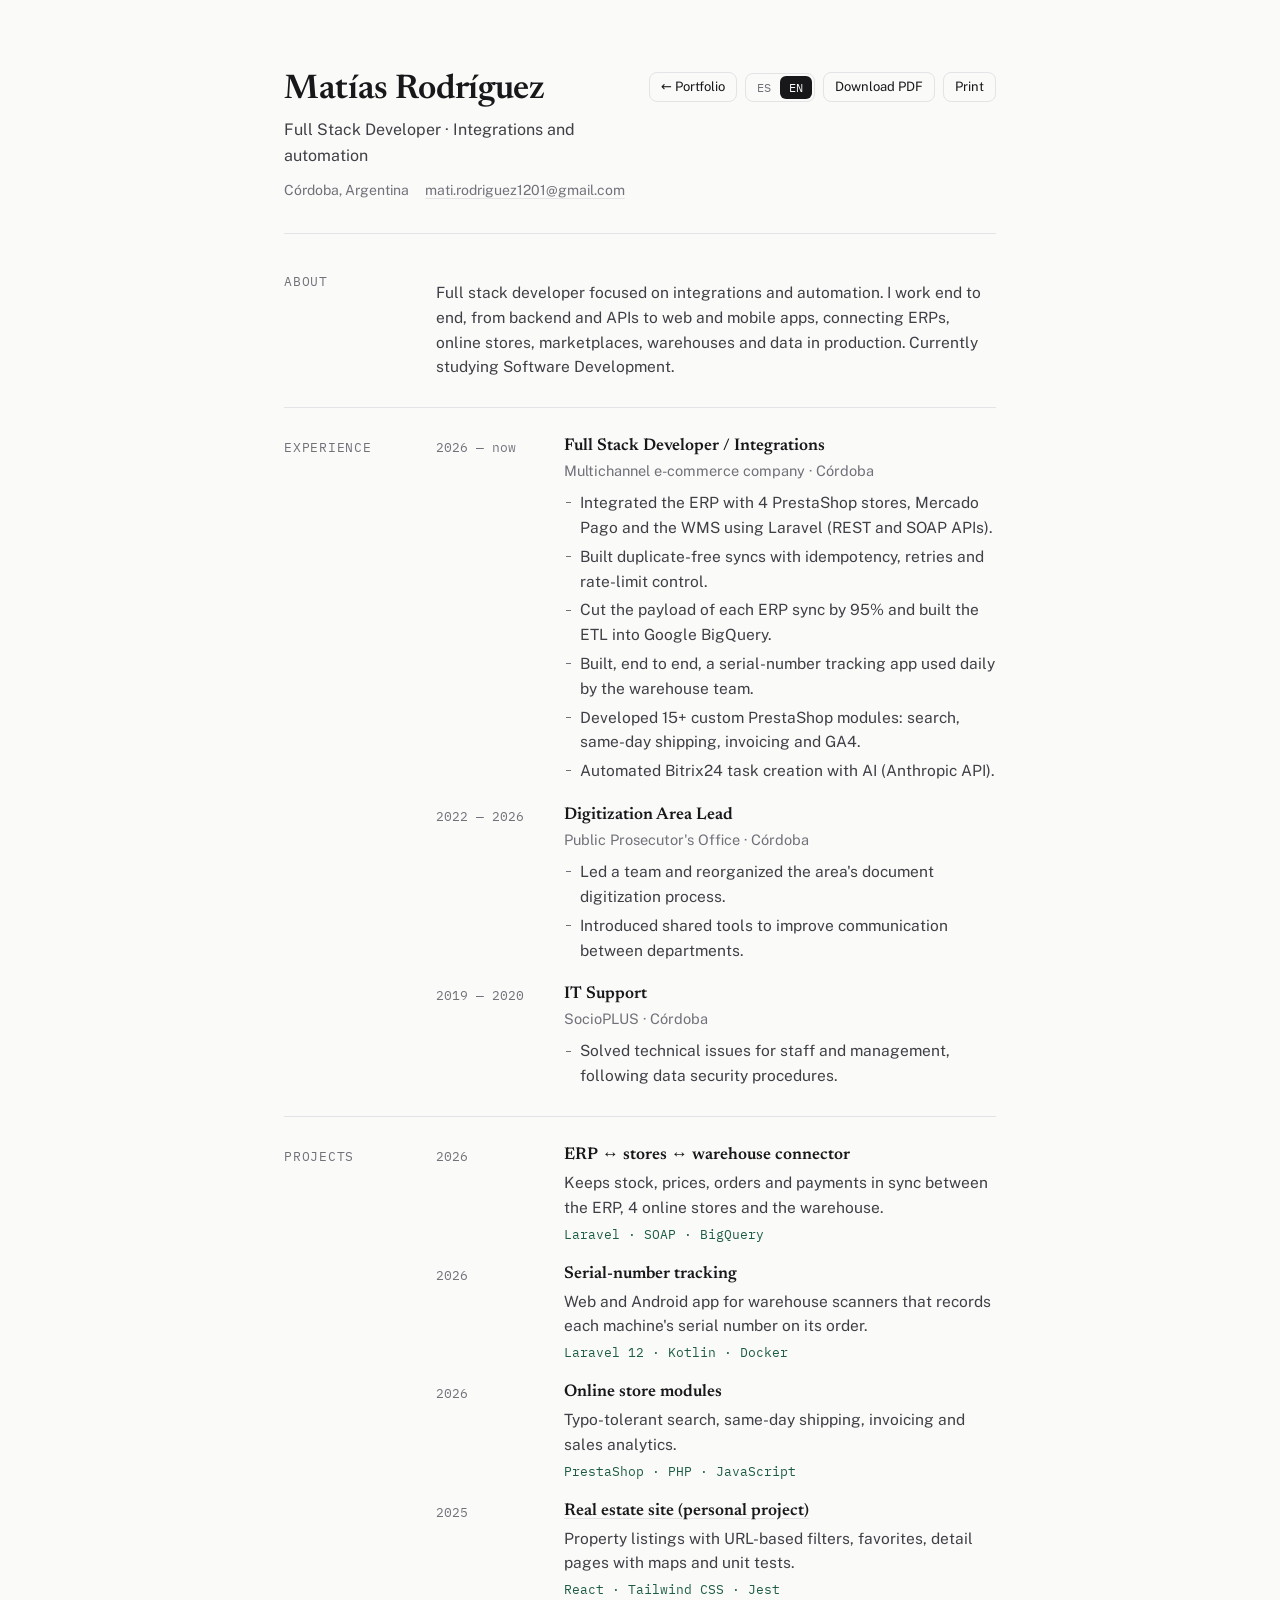
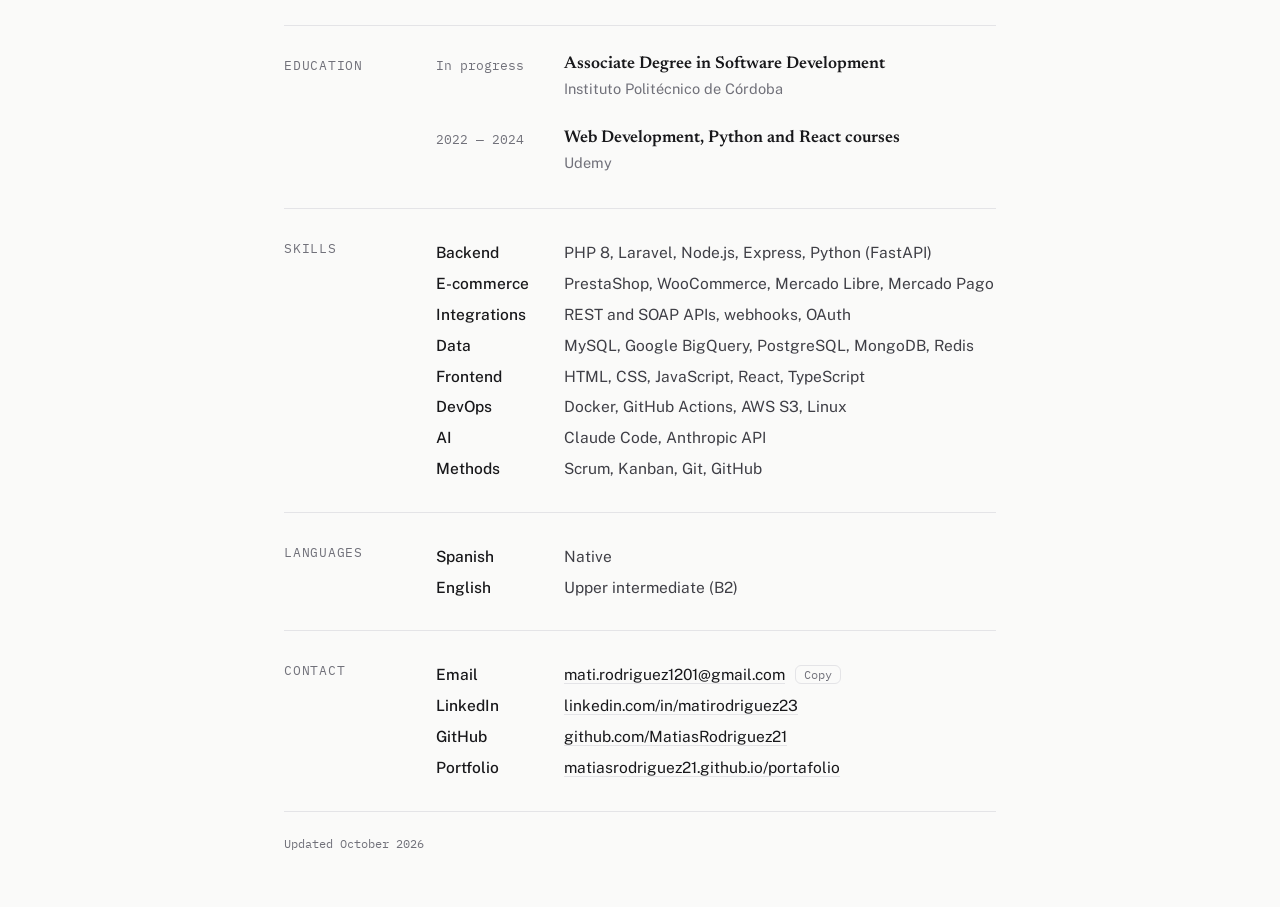
==== cv/index.html @ 940ee15c "Portafolio profesional con CV, proyectos y habilidades" ====
<!DOCTYPE html>
<html lang="es" data-lang="es">
<head>
  <meta charset="UTF-8">
  <meta name="viewport" content="width=device-width, initial-scale=1.0">
  <title>Matías Rodríguez — CV</title>
  <meta name="description" content="Currículum de Matías Rodríguez, desarrollador full stack en Córdoba, Argentina. Integraciones, automatización y e-commerce.">
  <meta name="author" content="Matías Rodríguez">
  <meta name="theme-color" content="#fafaf9" media="(prefers-color-scheme: light)">
  <meta name="theme-color" content="#141414" media="(prefers-color-scheme: dark)">
  <link rel="icon" href="../favicon.svg" type="image/svg+xml">
  <link rel="preconnect" href="https://fonts.googleapis.com">
  <link rel="preconnect" href="https://fonts.gstatic.com" crossorigin>
  <link href="https://fonts.googleapis.com/css2?family=Newsreader:opsz,wght@6..72,500;6..72,600&family=Public+Sans:wght@400;500;600&family=IBM+Plex+Mono:wght@400&display=swap" rel="stylesheet">
  <link rel="stylesheet" href="styles.css">
  <script>
    // Idioma: el elegido antes, o el del navegador.
    (function () {
      var lang = 'es';
      try { lang = localStorage.getItem('pp-lang') || (navigator.language || 'es').slice(0, 2); } catch (e) {}
      if (lang !== 'en') lang = 'es';
      document.documentElement.lang = lang;
      document.documentElement.dataset.lang = lang;
    })();
  </script>
</head>
<body>
  <main class="cv">

    <!-- ============ Encabezado ============ -->
    <header class="top">
      <div class="top__id">
        <h1>Matías Rodríguez</h1>
        <p class="top__role">
          <span lang="es">Desarrollador Full Stack · Integraciones y automatización</span>
          <span lang="en">Full Stack Developer · Integrations and automation</span>
        </p>
        <p class="top__meta">
          <span>Córdoba, Argentina</span>
          <a href="mailto:mati.rodriguez1201@gmail.com">mati.rodriguez1201@gmail.com</a>
        </p>
      </div>

      <nav class="tools" aria-label="Opciones">
        <a class="tool" href="../index.html"><span lang="es">← Portafolio</span><span lang="en">← Portfolio</span></a>
        <div class="lang" role="group" aria-label="Idioma / Language">
          <button type="button" data-set-lang="es" aria-pressed="true">ES</button>
          <button type="button" data-set-lang="en" aria-pressed="false">EN</button>
        </div>
        <a class="tool" href="../Rodriguez_Matias_CV.pdf" download>
          <span lang="es">Descargar PDF</span><span lang="en">Download PDF</span>
        </a>
        <button class="tool" type="button" id="print">
          <span lang="es">Imprimir</span><span lang="en">Print</span>
        </button>
      </nav>
    </header>

    <!-- ============ Perfil ============ -->
    <section class="row">
      <h2><span lang="es">Perfil</span><span lang="en">About</span></h2>
      <div class="row__body">
        <p lang="es">Desarrollador full stack orientado a integraciones y automatización. Trabajo de punta a punta, del backend y las APIs a aplicaciones web y móviles, conectando ERP, tiendas online, marketplaces, depósito y datos en producción. Estudio la Tecnicatura en Desarrollo de Software.</p>
        <p lang="en">Full stack developer focused on integrations and automation. I work end to end, from backend and APIs to web and mobile apps, connecting ERPs, online stores, marketplaces, warehouses and data in production. Currently studying Software Development.</p>
      </div>
    </section>

    <!-- ============ Experiencia ============ -->
    <section class="row">
      <h2><span lang="es">Experiencia</span><span lang="en">Experience</span></h2>
      <div class="row__body">

        <article class="item">
          <p class="item__when"><span lang="es">2026 — hoy</span><span lang="en">2026 — now</span></p>
          <div>
            <h3>
              <span lang="es">Desarrollador Full Stack / Integraciones</span>
              <span lang="en">Full Stack Developer / Integrations</span>
            </h3>
            <p class="item__org">
              <span lang="es">Empresa de e-commerce multicanal · Córdoba</span>
              <span lang="en">Multichannel e-commerce company · Córdoba</span>
            </p>
            <ul lang="es">
              <li>Integré el ERP con 4 tiendas PrestaShop, Mercado Pago y el WMS en Laravel (APIs REST y SOAP).</li>
              <li>Garanticé sincronizaciones sin duplicados con idempotencia, reintentos y control de rate limit.</li>
              <li>Reduje un 95% la carga de cada sincronización con el ERP y armé el ETL a Google BigQuery.</li>
              <li>Desarrollé de punta a punta una app de trazabilidad de seriales que el depósito usa a diario.</li>
              <li>Creé más de 15 módulos PrestaShop a medida: buscador, envío en el día, Factura A y GA4.</li>
              <li>Automaticé la creación de tareas en Bitrix24 con IA (API de Anthropic).</li>
            </ul>
            <ul lang="en">
              <li>Integrated the ERP with 4 PrestaShop stores, Mercado Pago and the WMS using Laravel (REST and SOAP APIs).</li>
              <li>Built duplicate-free syncs with idempotency, retries and rate-limit control.</li>
              <li>Cut the payload of each ERP sync by 95% and built the ETL into Google BigQuery.</li>
              <li>Built, end to end, a serial-number tracking app used daily by the warehouse team.</li>
              <li>Developed 15+ custom PrestaShop modules: search, same-day shipping, invoicing and GA4.</li>
              <li>Automated Bitrix24 task creation with AI (Anthropic API).</li>
            </ul>
          </div>
        </article>

        <article class="item">
          <p class="item__when">2022 — 2026</p>
          <div>
            <h3>
              <span lang="es">Encargado del área de Digitalización</span>
              <span lang="en">Digitization Area Lead</span>
            </h3>
            <p class="item__org">
              <span lang="es">Ministerio Público Fiscal · Córdoba</span>
              <span lang="en">Public Prosecutor's Office · Córdoba</span>
            </p>
            <ul lang="es">
              <li>Coordiné un equipo y reorganicé el proceso de digitalización de documentos del área.</li>
              <li>Impulsé el uso de herramientas compartidas para mejorar la comunicación entre departamentos.</li>
            </ul>
            <ul lang="en">
              <li>Led a team and reorganized the area's document digitization process.</li>
              <li>Introduced shared tools to improve communication between departments.</li>
            </ul>
          </div>
        </article>

        <article class="item">
          <p class="item__when">2019 — 2020</p>
          <div>
            <h3>
              <span lang="es">Soporte técnico</span>
              <span lang="en">IT Support</span>
            </h3>
            <p class="item__org">SocioPLUS · Córdoba</p>
            <ul lang="es">
              <li>Resolví incidencias técnicas de empleados y gerencia, aplicando procedimientos de seguridad de datos.</li>
            </ul>
            <ul lang="en">
              <li>Solved technical issues for staff and management, following data security procedures.</li>
            </ul>
          </div>
        </article>
      </div>
    </section>

    <!-- ============ Proyectos ============ -->
    <section class="row">
      <h2><span lang="es">Proyectos</span><span lang="en">Projects</span></h2>
      <div class="row__body">
        <article class="item">
          <p class="item__when">2026</p>
          <div>
            <h3><span lang="es">Conector ERP ↔ tiendas ↔ depósito</span><span lang="en">ERP ↔ stores ↔ warehouse connector</span></h3>
            <p lang="es">Sincroniza stock, precios, pedidos y cobranzas entre el ERP, 4 tiendas online y el depósito.</p>
            <p lang="en">Keeps stock, prices, orders and payments in sync between the ERP, 4 online stores and the warehouse.</p>
            <p class="item__stack">Laravel · SOAP · BigQuery</p>
          </div>
        </article>
        <article class="item">
          <p class="item__when">2026</p>
          <div>
            <h3><span lang="es">Trazabilidad de seriales</span><span lang="en">Serial-number tracking</span></h3>
            <p lang="es">App web y Android para escáneres de depósito que registra el serial de cada máquina en su pedido.</p>
            <p lang="en">Web and Android app for warehouse scanners that records each machine's serial number on its order.</p>
            <p class="item__stack">Laravel 12 · Kotlin · Docker</p>
          </div>
        </article>
        <article class="item">
          <p class="item__when">2026</p>
          <div>
            <h3><span lang="es">Módulos para tienda online</span><span lang="en">Online store modules</span></h3>
            <p lang="es">Buscador tolerante a errores, envío en el día, Factura A y analítica de ventas.</p>
            <p lang="en">Typo-tolerant search, same-day shipping, invoicing and sales analytics.</p>
            <p class="item__stack">PrestaShop · PHP · JavaScript</p>
          </div>
        </article>
        <article class="item">
          <p class="item__when">2025</p>
          <div>
            <h3>
              <a href="https://inmobiliaria-app-theta.vercel.app/" target="_blank" rel="noopener">
                <span lang="es">Inmobiliaria (proyecto personal)</span><span lang="en">Real estate site (personal project)</span>
              </a>
            </h3>
            <p lang="es">Listado de propiedades con filtros en la URL, favoritos, ficha con mapa y tests unitarios.</p>
            <p lang="en">Property listings with URL-based filters, favorites, detail pages with maps and unit tests.</p>
            <p class="item__stack">React · Tailwind CSS · Jest</p>
          </div>
        </article>
      </div>
    </section>

    <!-- ============ Educación ============ -->
    <section class="row">
      <h2><span lang="es">Educación</span><span lang="en">Education</span></h2>
      <div class="row__body">
        <article class="item">
          <p class="item__when"><span lang="es">En curso</span><span lang="en">In progress</span></p>
          <div>
            <h3><span lang="es">Tecnicatura en Desarrollo de Software</span><span lang="en">Associate Degree in Software Development</span></h3>
            <p class="item__org">Instituto Politécnico de Córdoba</p>
          </div>
        </article>
        <article class="item">
          <p class="item__when">2022 — 2024</p>
          <div>
            <h3><span lang="es">Cursos de Desarrollo Web, Python y React</span><span lang="en">Web Development, Python and React courses</span></h3>
            <p class="item__org">Udemy</p>
          </div>
        </article>
      </div>
    </section>

    <!-- ============ Habilidades ============ -->
    <section class="row">
      <h2><span lang="es">Habilidades</span><span lang="en">Skills</span></h2>
      <div class="row__body">
        <dl class="skills">
          <div><dt>Backend</dt><dd>PHP 8, Laravel, Node.js, Express, Python (FastAPI)</dd></div>
          <div><dt>E-commerce</dt><dd>PrestaShop, WooCommerce, Mercado Libre, Mercado Pago</dd></div>
          <div><dt><span lang="es">Integraciones</span><span lang="en">Integrations</span></dt><dd><span lang="es">APIs REST y SOAP, webhooks, OAuth</span><span lang="en">REST and SOAP APIs, webhooks, OAuth</span></dd></div>
          <div><dt><span lang="es">Datos</span><span lang="en">Data</span></dt><dd>MySQL, Google BigQuery, PostgreSQL, MongoDB, Redis</dd></div>
          <div><dt>Frontend</dt><dd>HTML, CSS, JavaScript, React, TypeScript</dd></div>
          <div><dt>DevOps</dt><dd>Docker, GitHub Actions, AWS S3, Linux</dd></div>
          <div><dt><span lang="es">IA</span><span lang="en">AI</span></dt><dd>Claude Code, <span lang="es">API de Anthropic</span><span lang="en">Anthropic API</span></dd></div>
          <div><dt><span lang="es">Métodos</span><span lang="en">Methods</span></dt><dd>Scrum, Kanban, Git, GitHub</dd></div>
        </dl>
      </div>
    </section>

    <!-- ============ Idiomas ============ -->
    <section class="row">
      <h2><span lang="es">Idiomas</span><span lang="en">Languages</span></h2>
      <div class="row__body">
        <dl class="skills">
          <div><dt><span lang="es">Español</span><span lang="en">Spanish</span></dt><dd><span lang="es">Nativo</span><span lang="en">Native</span></dd></div>
          <div><dt><span lang="es">Inglés</span><span lang="en">English</span></dt><dd><span lang="es">Intermedio alto (B2)</span><span lang="en">Upper intermediate (B2)</span></dd></div>
        </dl>
      </div>
    </section>

    <!-- ============ Contacto ============ -->
    <section class="row">
      <h2><span lang="es">Contacto</span><span lang="en">Contact</span></h2>
      <div class="row__body">
        <dl class="skills links">
          <div>
            <dt>Email</dt>
            <dd>
              <a href="mailto:mati.rodriguez1201@gmail.com">mati.rodriguez1201@gmail.com</a>
              <button type="button" class="copy" id="copy" data-email="mati.rodriguez1201@gmail.com">
                <span lang="es">Copiar</span><span lang="en">Copy</span>
              </button>
            </dd>
          </div>
          <div><dt>LinkedIn</dt><dd><a href="https://www.linkedin.com/in/matirodriguez23/" target="_blank" rel="noopener">linkedin.com/in/matirodriguez23</a></dd></div>
          <div><dt>GitHub</dt><dd><a href="https://github.com/MatiasRodriguez21" target="_blank" rel="noopener">github.com/MatiasRodriguez21</a></dd></div>
          <div><dt><span lang="es">Portafolio</span><span lang="en">Portfolio</span></dt><dd><a href="https://matiasrodriguez21.github.io/portafolio/" target="_blank" rel="noopener">matiasrodriguez21.github.io/portafolio</a></dd></div>
        </dl>
      </div>
    </section>

    <footer class="foot">
      <span lang="es">Actualizado en octubre de 2026</span>
      <span lang="en">Updated October 2026</span>
    </footer>
  </main>

  <script src="script.js"></script>
</body>
</html>
---- cv/styles.css ----
/* ============ Tokens ============ */
:root {
  --bg: #fafaf9;
  --ink: #18181b;
  --ink-2: #3f3f46;
  --muted: #71717a;
  --line: #e4e4e7;
  --accent: #1d5c46;
  --accent-soft: #e6efe9;

  --serif: "Newsreader", Georgia, "Times New Roman", serif;
  --sans: "Public Sans", system-ui, -apple-system, "Segoe UI", sans-serif;
  --mono: "IBM Plex Mono", ui-monospace, Consolas, monospace;

  --label: 128px;
  color-scheme: light;
}

@media (prefers-color-scheme: dark) {
  :root {
    --bg: #141414;
    --ink: #ededed;
    --ink-2: #c8c8c8;
    --muted: #8f8f8f;
    --line: #2a2a2a;
    --accent: #7cc4a0;
    --accent-soft: #1e2b25;
    color-scheme: dark;
  }
}

/* ============ Base ============ */
*, *::before, *::after { box-sizing: border-box; }
* { margin: 0; padding: 0; }

body {
  background: var(--bg);
  color: var(--ink-2);
  font: 400 15.5px/1.6 var(--sans);
  -webkit-font-smoothing: antialiased;
  text-rendering: optimizeLegibility;
}

a { color: var(--ink); text-decoration: underline; text-decoration-color: var(--line); text-underline-offset: 3px; transition: text-decoration-color 150ms ease, color 150ms ease; }
a:hover { color: var(--accent); text-decoration-color: currentColor; }
ul { list-style: none; }
button { font: inherit; color: inherit; cursor: pointer; }
:focus-visible { outline: 2px solid var(--accent); outline-offset: 3px; border-radius: 3px; }
::selection { background: var(--accent-soft); color: var(--ink); }

/* Mostrar solo el idioma activo */
html[data-lang="es"] [lang="en"],
html[data-lang="en"] [lang="es"] { display: none !important; }

/* ============ Hoja ============ */
.cv { max-width: 760px; margin: 0 auto; padding: 72px 24px 56px; }

/* ============ Encabezado ============ */
.top { display: flex; justify-content: space-between; align-items: flex-start; gap: 24px; padding-bottom: 32px; margin-bottom: 8px; border-bottom: 1px solid var(--line); }
.top h1 { font: 600 34px/1.1 var(--serif); letter-spacing: -0.01em; color: var(--ink); }
.top__role { margin-top: 8px; font-size: 16px; color: var(--ink-2); }
.top__meta { display: flex; flex-wrap: wrap; gap: 4px 16px; margin-top: 10px; font-size: 14px; color: var(--muted); }
.top__meta a { color: var(--muted); }

.tools { display: flex; flex-wrap: wrap; justify-content: flex-end; align-items: center; gap: 8px; flex: none; }
.lang { display: inline-flex; padding: 2px; border: 1px solid var(--line); border-radius: 8px; }
.lang button {
  border: 0; background: none; padding: 4px 9px; border-radius: 6px;
  font: 400 12px var(--mono); color: var(--muted);
  transition: background-color 150ms ease, color 150ms ease;
}
.lang button[aria-pressed="true"] { background: var(--ink); color: var(--bg); }
.tool {
  display: inline-flex; align-items: center; height: 30px; padding: 0 11px;
  border: 1px solid var(--line); border-radius: 8px; background: none;
  font-size: 13px; color: var(--ink); text-decoration: none;
  transition: border-color 150ms ease, transform 120ms ease;
}
.tool:hover { border-color: var(--muted); color: var(--ink); }
.tool:active { transform: scale(0.97); }

/* ============ Secciones ============ */
.row { display: grid; grid-template-columns: var(--label) minmax(0, 1fr); gap: 0 24px; padding: 28px 0; border-bottom: 1px solid var(--line); }
.row h2 { font: 400 12.5px/1.9 var(--mono); text-transform: uppercase; letter-spacing: 0.06em; color: var(--muted); }
.row__body > p + p { margin-top: 10px; }

/* Entradas con años a la izquierda (estilo read.cv) */
.item { display: grid; grid-template-columns: 112px minmax(0, 1fr); gap: 0 16px; }
.item + .item { margin-top: 22px; }
.item__when { font: 400 12.5px/1.9 var(--mono); color: var(--muted); }
.item h3 { font: 600 17px/1.35 var(--serif); color: var(--ink); }
.item h3 a { text-decoration-color: var(--line); }
.item__org { font-size: 14.5px; color: var(--muted); margin-bottom: 6px; }
.item > div > p:not([class]) { margin-top: 2px; }
.item ul { margin-top: 8px; }
.item li { position: relative; padding-left: 16px; }
.item li + li { margin-top: 4px; }
.item li::before { content: ""; position: absolute; left: 2px; top: 0.78em; width: 5px; height: 1px; background: var(--muted); }
.item__stack { margin-top: 6px; font: 400 12.5px var(--mono); color: var(--accent); }

/* Listas de etiqueta: valor */
.skills > div { display: grid; grid-template-columns: 112px minmax(0, 1fr); gap: 0 16px; padding: 3px 0; }
.skills dt { color: var(--ink); font-weight: 500; }
.skills dd { color: var(--ink-2); }
.links dd { display: flex; flex-wrap: wrap; align-items: center; gap: 4px 10px; }
.copy {
  border: 1px solid var(--line); border-radius: 6px; background: none;
  padding: 1px 8px; font: 400 11.5px var(--mono); color: var(--muted);
  transition: border-color 150ms ease, color 150ms ease;
}
.copy:hover { border-color: var(--muted); color: var(--ink); }

.foot { padding-top: 24px; font: 400 12px var(--mono); color: var(--muted); }

/* ============ Responsive ============ */
@media (max-width: 640px) {
  .cv { padding: 40px 18px 40px; }
  .top { flex-direction: column; }
  .tools { justify-content: flex-start; }
  .top h1 { font-size: 30px; }
  .row { grid-template-columns: 1fr; gap: 10px 0; padding: 24px 0; }
  .item, .skills > div { grid-template-columns: 1fr; }
  .item__when { line-height: 1.6; }
  .skills > div + div { margin-top: 6px; }
}

/* ============ Impresión ============ */
@media print {
  @page { size: A4; margin: 14mm 15mm; }
  :root {
    --bg: #fff; --ink: #000; --ink-2: #222; --muted: #555; --line: #ccc; --accent: #1d5c46;
    color-scheme: light;
  }
  body { font-size: 10pt; line-height: 1.45; }
  .cv { max-width: none; padding: 0; }
  .tools, .copy, .foot { display: none !important; }
  .top { padding-bottom: 12pt; }
  .top h1 { font-size: 22pt; }
  .row { padding: 10pt 0; }
  .row h2 { break-after: avoid; }
  .item { break-inside: avoid; }
  .item + .item { margin-top: 9pt; }
  a { text-decoration: none; color: var(--ink); }
}
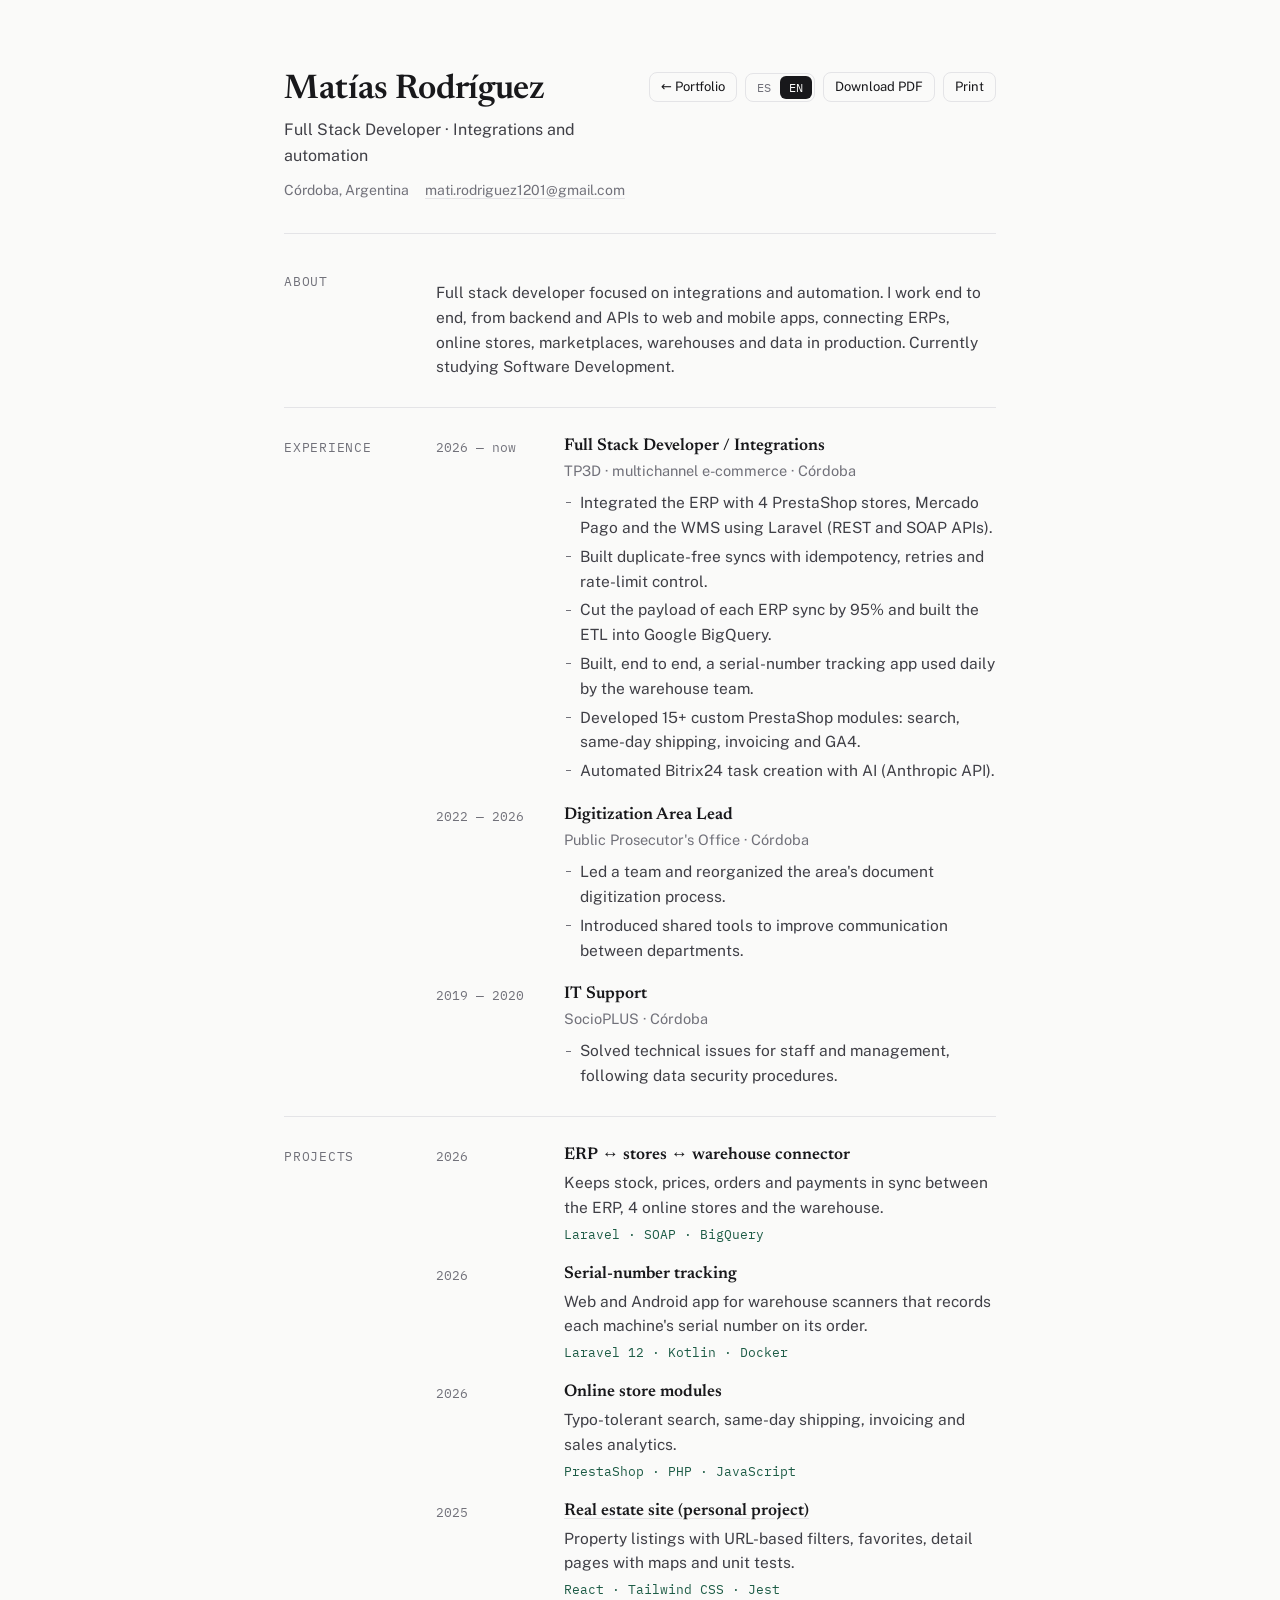
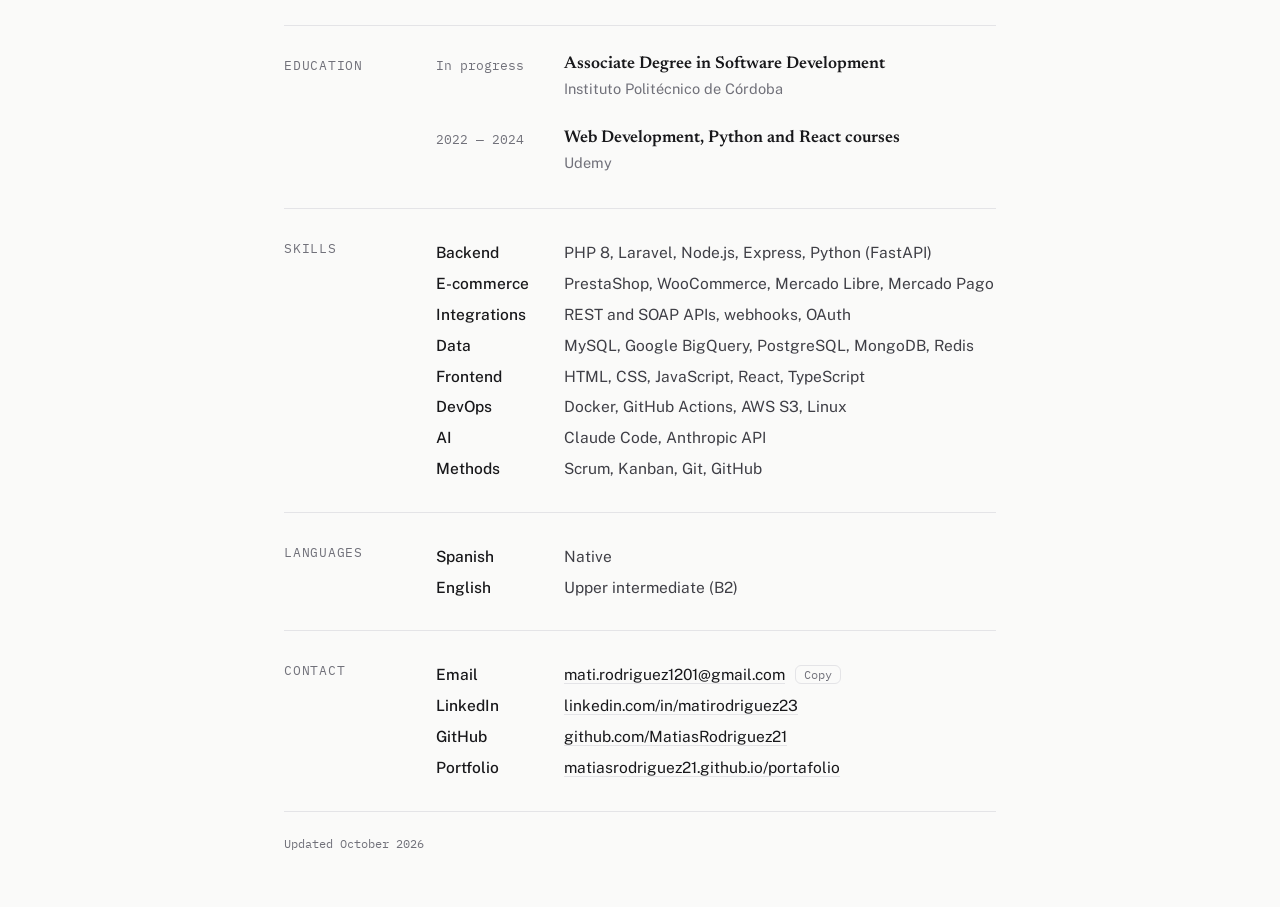
==== commit 928ff7e5: "Se indica TP3D como empleador actual Co-Authored-By: Claude Opus 5.5 <noreply@anthropic.com>" ====
--- a/cv/index.html
+++ b/cv/index.html
@@ -78,8 +78,8 @@
               <span lang="en">Full Stack Developer / Integrations</span>
             </h3>
             <p class="item__org">
-              <span lang="es">Empresa de e-commerce multicanal · Córdoba</span>
-              <span lang="en">Multichannel e-commerce company · Córdoba</span>
+              <span lang="es">TP3D · e-commerce multicanal · Córdoba</span>
+              <span lang="en">TP3D · multichannel e-commerce · Córdoba</span>
             </p>
             <ul lang="es">
               <li>Integré el ERP con 4 tiendas PrestaShop, Mercado Pago y el WMS en Laravel (APIs REST y SOAP).</li>
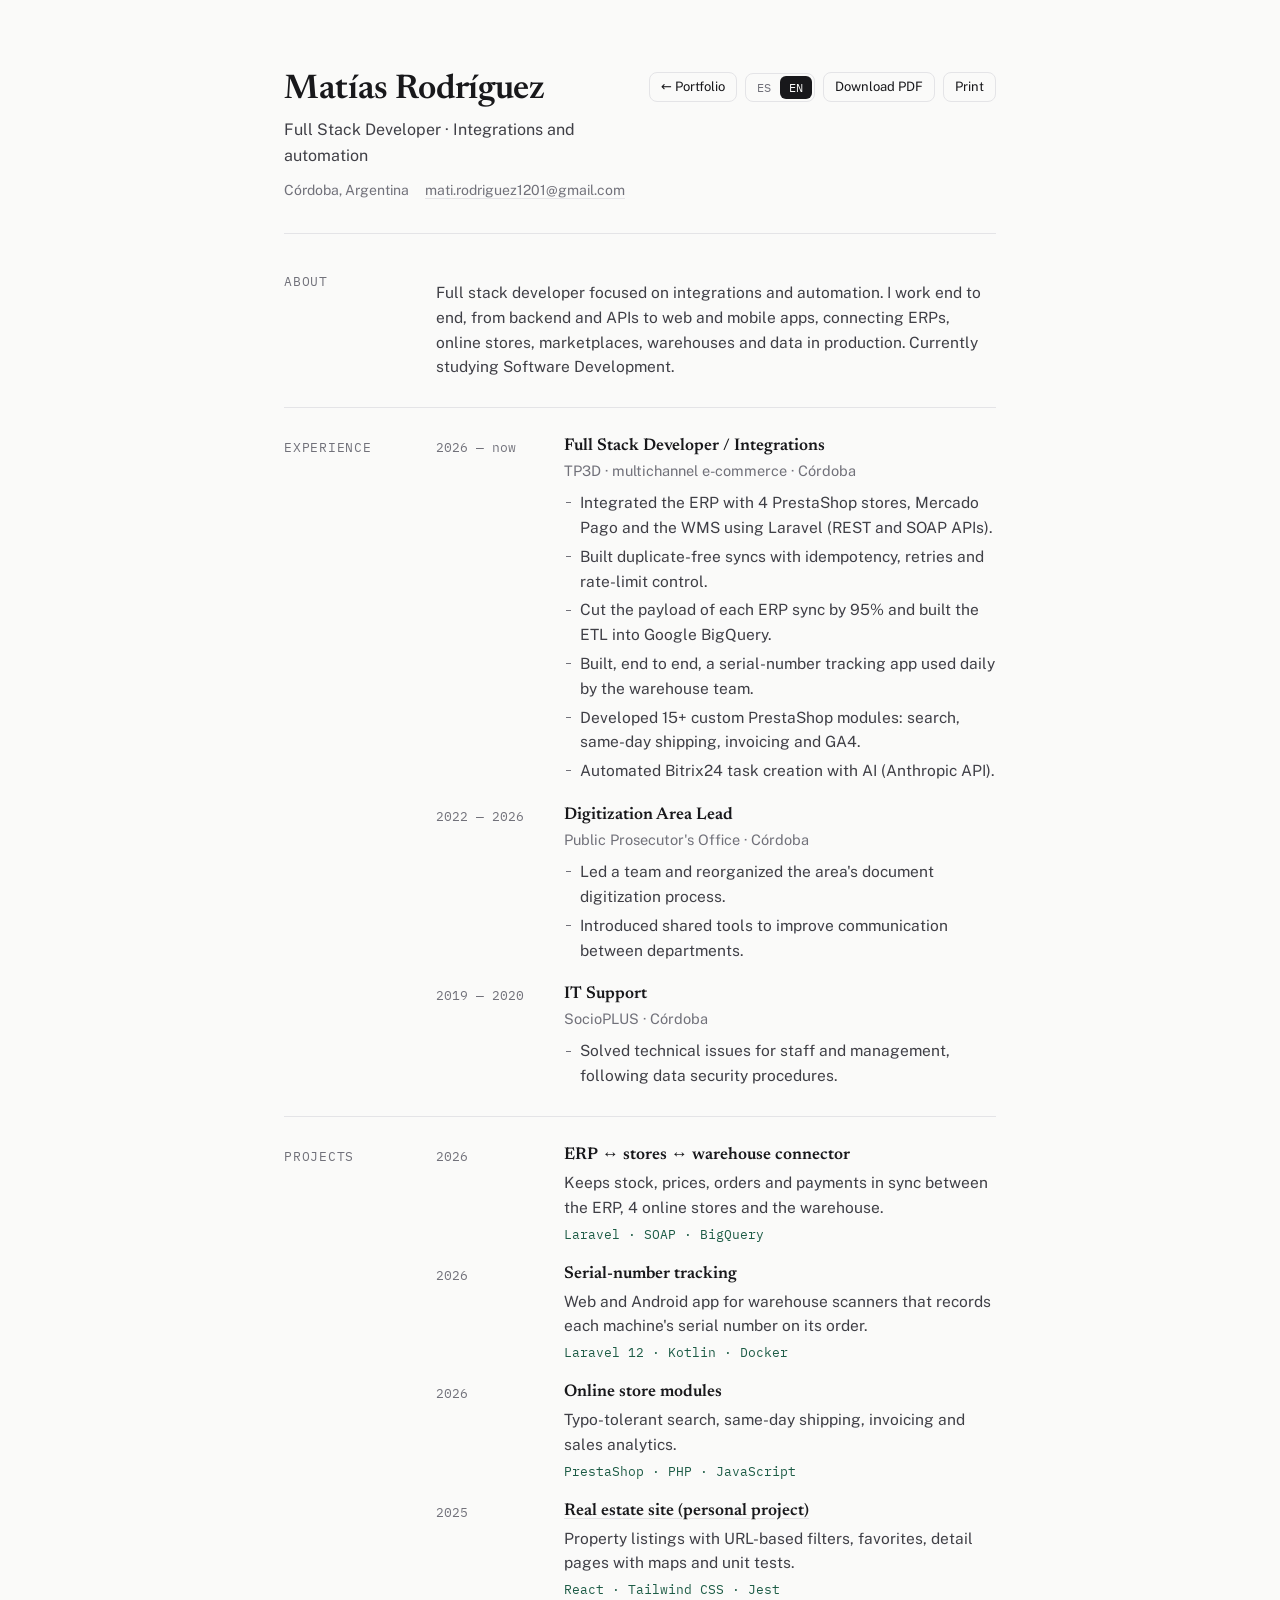
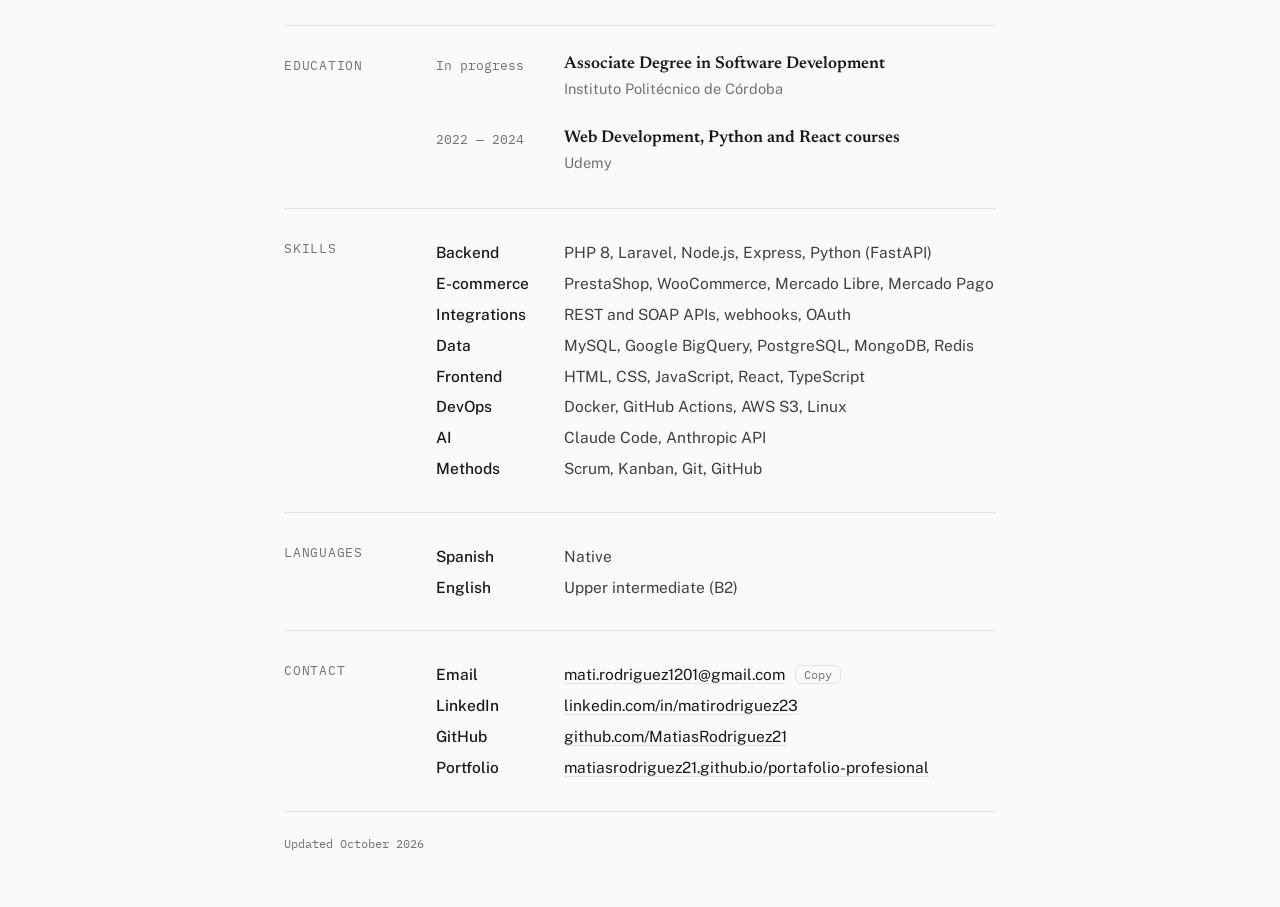
==== commit 366d4cbe: "El CV enlaza a la portada del portafolio profesional" ====
--- a/cv/index.html
+++ b/cv/index.html
@@ -253,7 +253,7 @@
           </div>
           <div><dt>LinkedIn</dt><dd><a href="https://www.linkedin.com/in/matirodriguez23/" target="_blank" rel="noopener">linkedin.com/in/matirodriguez23</a></dd></div>
           <div><dt>GitHub</dt><dd><a href="https://github.com/MatiasRodriguez21" target="_blank" rel="noopener">github.com/MatiasRodriguez21</a></dd></div>
-          <div><dt><span lang="es">Portafolio</span><span lang="en">Portfolio</span></dt><dd><a href="https://matiasrodriguez21.github.io/portafolio/" target="_blank" rel="noopener">matiasrodriguez21.github.io/portafolio</a></dd></div>
+          <div><dt><span lang="es">Portafolio</span><span lang="en">Portfolio</span></dt><dd><a href="https://matiasrodriguez21.github.io/portafolio-profesional/index.html" target="_blank" rel="noopener">matiasrodriguez21.github.io/portafolio-profesional</a></dd></div>
         </dl>
       </div>
     </section>
